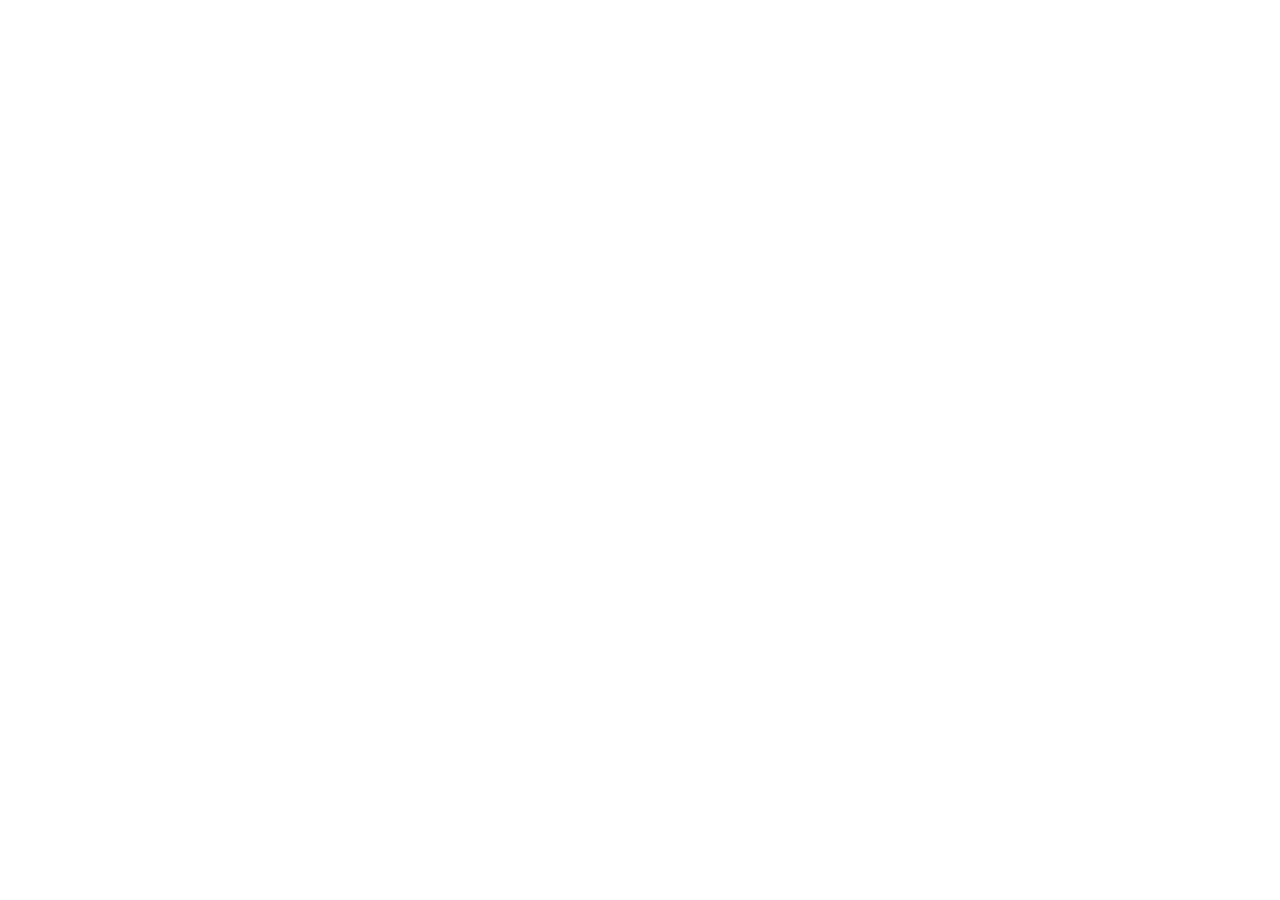
==== fullstack/SupportFlow-Visual-Builder/index.html @ 2b0d2dd0 "Initialize git repository for SupportFlow project" ====
<!DOCTYPE html>
<html lang="en">
<head>
    <meta charset="UTF-8">
    <meta name="viewport" content="width=device-width, initial-scale=1.0">
    <title>SupportFlow Builder</title>
    </head>
<body>
    <div id="root">
        </div>
    <script type="module" src="/src/main.js"></script>
</body>
</html>
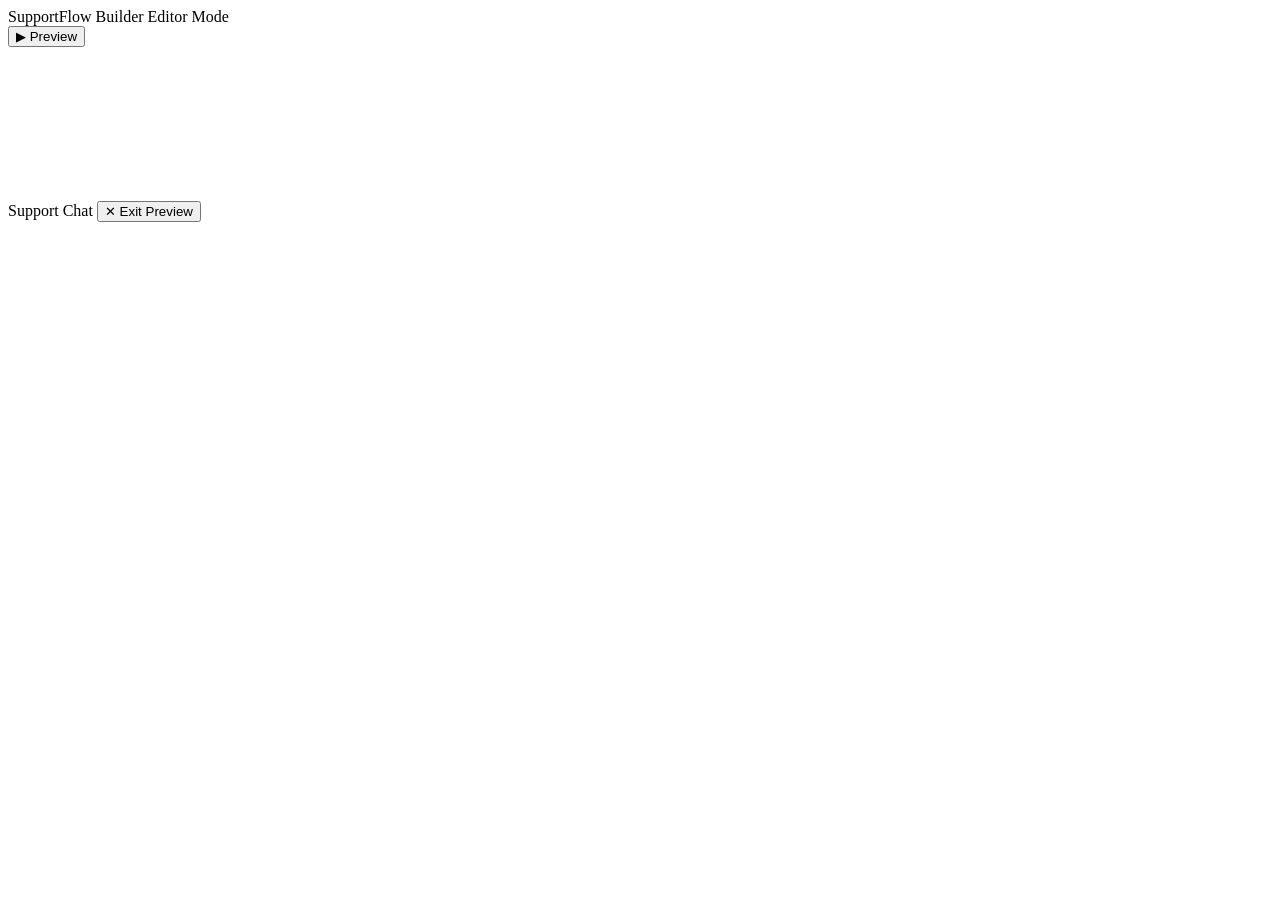
==== commit fa120603: "Create basic HTML canvas structure" ====
--- a/fullstack/SupportFlow-Visual-Builder/index.html
+++ b/fullstack/SupportFlow-Visual-Builder/index.html
@@ -3,11 +3,50 @@
 <head>
     <meta charset="UTF-8">
     <meta name="viewport" content="width=device-width, initial-scale=1.0">
-    <title>SupportFlow Builder</title>
-    </head>
+    <title>SupportFlow Visual Builder</title>
+    <!-- SupportFlow Visual Builder - Vanilla JS, no frameworks, no flowchart libraries -->
+    <link rel="stylesheet" href="styles.css">
+</head>
 <body>
-    <div id="root">
+    <div id="app">
+        <!-- Top toolbar -->
+        <header id="toolbar">
+            <div id="toolbar-left">
+                <span id="app-title">SupportFlow Builder</span>
+                <span id="mode-indicator">Editor Mode</span>
+            </div>
+            <div id="toolbar-right">
+                <button id="toggle-mode-btn" aria-label="Toggle preview mode">▶ Preview</button>
+            </div>
+        </header>
+
+        <!-- Main editor area -->
+        <main id="editor-area">
+            <!-- Canvas wrapper for pan/zoom -->
+            <div id="canvas-wrapper">
+                <!-- SVG layer for connection lines (renders beneath nodes) -->
+                <svg id="connections-svg" xmlns="http://www.w3.org/2000/svg"></svg>
+                <!-- Nodes container -->
+                <div id="nodes-container"></div>
+            </div>
+        </main>
+
+        <!-- Preview/Chat overlay -->
+        <div id="preview-overlay" class="hidden">
+            <div id="chat-container">
+                <div id="chat-header">
+                    <span>Support Chat</span>
+                    <button id="close-preview-btn">✕ Exit Preview</button>
+                </div>
+                <div id="chat-messages"></div>
+                <div id="chat-options"></div>
+            </div>
         </div>
-    <script type="module" src="/src/main.js"></script>
+    </div>
+
+    <!-- Scripts loaded in dependency order -->
+    <script src="graph-renderer.js"></script>
+    <script src="chat-engine.js"></script>
+    <script src="app.js"></script>
 </body>
 </html>
--- a/fullstack/SupportFlow-Visual-Builder/styles.css
+++ b/fullstack/SupportFlow-Visual-Builder/styles.css
@@ -0,0 +1 @@
+/* SupportFlow Visual Builder - Custom Styles */
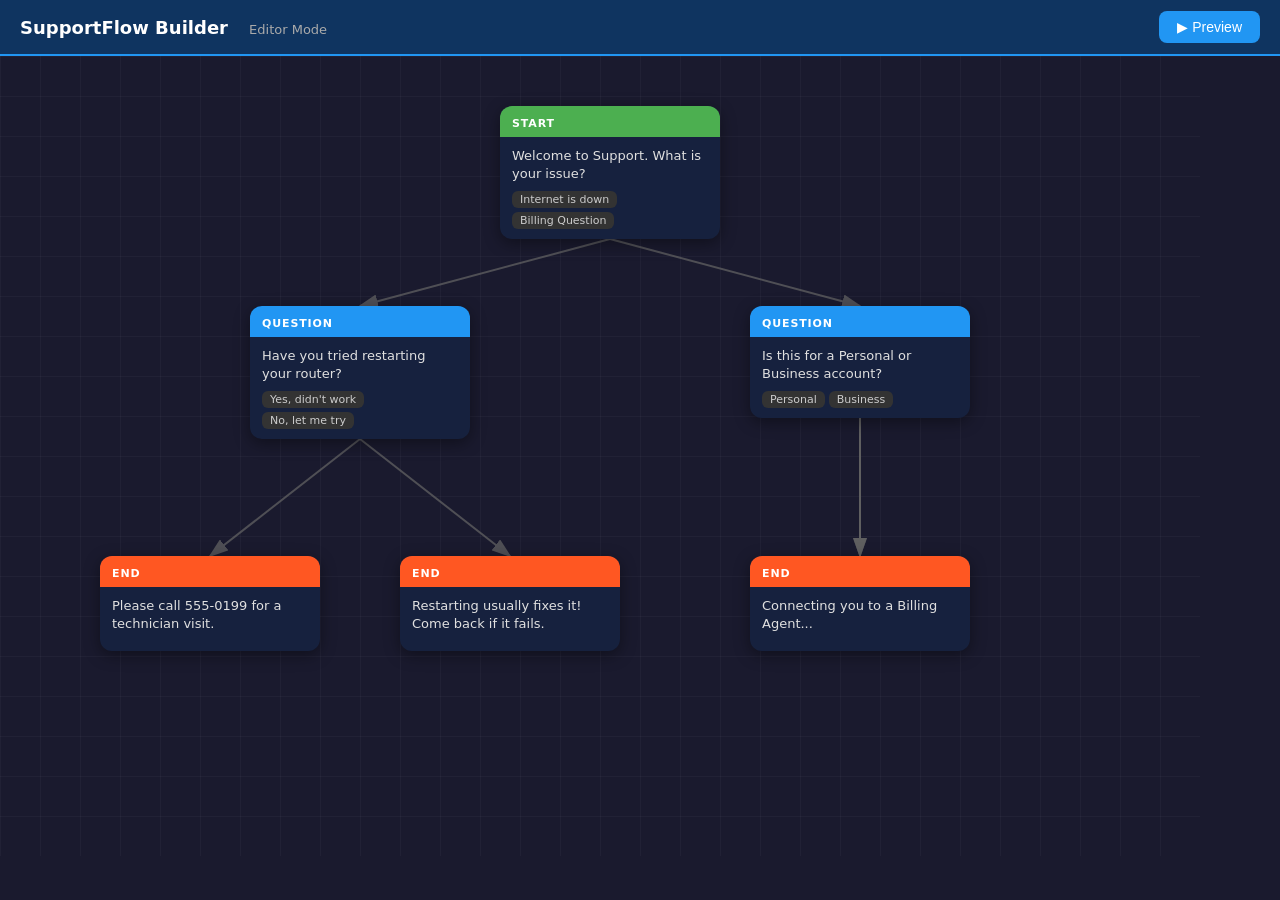
==== commit 7424a205: "feat: Add real-time text update on canvas" ====
--- a/fullstack/SupportFlow-Visual-Builder/index.html
+++ b/fullstack/SupportFlow-Visual-Builder/index.html
@@ -29,6 +29,18 @@
                 <!-- Nodes container -->
                 <div id="nodes-container"></div>
             </div>
+
+            <!-- Properties Panel (shown when a node is selected) -->
+            <div id="properties-panel" class="hidden">
+              <div id="properties-header">
+                <span id="properties-node-type"></span>
+                <button id="properties-close-btn">✕</button>
+              </div>
+              <label for="properties-text-input">Node Text</label>
+              <textarea id="properties-text-input" rows="4" placeholder="Node question or message..."></textarea>
+              <div id="unsaved-indicator" class="hidden">● Unsaved changes</div>
+              <button id="save-node-btn">Apply Changes</button>
+            </div>
         </main>
 
         <!-- Preview/Chat overlay -->
--- a/fullstack/SupportFlow-Visual-Builder/styles.css
+++ b/fullstack/SupportFlow-Visual-Builder/styles.css
@@ -1 +1,221 @@
 /* SupportFlow Visual Builder - Custom Styles */
+
+/* Reset and base */
+*, *::before, *::after {
+  box-sizing: border-box;
+  margin: 0;
+  padding: 0;
+}
+
+body {
+  background: #1a1a2e;
+  color: #e0e0e0;
+  font-family: 'Inter', system-ui, sans-serif;
+  overflow: hidden;
+  height: 100vh;
+}
+
+/* #app layout */
+#app {
+  display: flex;
+  flex-direction: column;
+  height: 100vh;
+}
+
+/* Toolbar */
+#toolbar {
+  display: flex;
+  align-items: center;
+  justify-content: space-between;
+  background: #0f3460;
+  padding: 0 20px;
+  height: 56px;
+  border-bottom: 2px solid #2196F3;
+  flex-shrink: 0;
+}
+
+#app-title {
+  font-size: 18px;
+  font-weight: 700;
+  color: #fff;
+  margin-right: 16px;
+}
+
+#mode-indicator {
+  font-size: 13px;
+  color: #aaa;
+}
+
+#toggle-mode-btn {
+  background: #2196F3;
+  color: #fff;
+  border: none;
+  border-radius: 8px;
+  padding: 8px 18px;
+  font-size: 14px;
+  cursor: pointer;
+  transition: background 0.2s;
+}
+
+#toggle-mode-btn:hover {
+  background: #1565C0;
+}
+
+/* Editor area and canvas */
+#editor-area {
+  flex: 1;
+  overflow: hidden;
+  position: relative;
+}
+
+#canvas-wrapper {
+  position: relative;
+  width: 1200px;
+  height: 800px;
+  background-color: #1a1a2e;
+  background-image:
+    linear-gradient(rgba(255,255,255,0.03) 1px, transparent 1px),
+    linear-gradient(90deg, rgba(255,255,255,0.03) 1px, transparent 1px);
+  background-size: 40px 40px;
+}
+
+#connections-svg {
+  position: absolute;
+  top: 0;
+  left: 0;
+  width: 100%;
+  height: 100%;
+  pointer-events: none;
+  overflow: visible;
+}
+
+#nodes-container {
+  position: absolute;
+  top: 0;
+  left: 0;
+  width: 100%;
+  height: 100%;
+}
+
+/* Node cards */
+.node {
+  position: absolute;
+  width: 220px;
+  border-radius: 12px;
+  background: #16213e;
+  box-shadow: 0 4px 16px rgba(0,0,0,0.4);
+  cursor: pointer;
+  transition: transform 0.15s, box-shadow 0.15s;
+  user-select: none;
+}
+
+.node:hover {
+  transform: scale(1.02);
+  box-shadow: 0 8px 24px rgba(0,0,0,0.6);
+}
+
+.node.selected {
+  outline: 2px solid #FFD700;
+}
+
+.node-header {
+  border-radius: 12px 12px 0 0;
+  padding: 6px 12px;
+}
+
+.node-start .node-header {
+  background: #4CAF50;
+}
+
+.node-question .node-header {
+  background: #2196F3;
+}
+
+.node-end .node-header {
+  background: #FF5722;
+}
+
+.node-type-badge {
+  font-size: 11px;
+  font-weight: 700;
+  color: #fff;
+  letter-spacing: 0.08em;
+  text-transform: uppercase;
+}
+
+.node-body {
+  padding: 10px 12px;
+}
+
+.node-text {
+  font-size: 13px;
+  color: #e0e0e0;
+  line-height: 1.4;
+  margin-bottom: 8px;
+}
+
+.node-options {
+  display: flex;
+  flex-wrap: wrap;
+  gap: 4px;
+}
+
+.option-chip {
+  font-size: 11px;
+  color: #ccc;
+  background: #333;
+  border-radius: 6px;
+  padding: 2px 8px;
+}
+
+/* Connection paths */
+.connection-path { transition: stroke 0.3s, stroke-width 0.3s; }
+.connection-path.active {
+  stroke: #FFD700; stroke-width: 3; opacity: 1;
+  stroke-dasharray: 8 4;
+  animation: dash-flow 0.6s linear infinite;
+}
+@keyframes dash-flow {
+  to { stroke-dashoffset: -12; }
+}
+
+/* Editing state */
+.node-text[contenteditable="true"] {
+  outline: 1px dashed #FFD700;
+  border-radius: 4px;
+  padding: 2px 4px;
+  min-height: 20px;
+  cursor: text;
+}
+.node.selected .node-text { color: #fff; }
+
+/* Properties Panel */
+#properties-panel {
+  position: absolute; top: 16px; right: 16px;
+  width: 240px; background: #0f3460;
+  border-radius: 12px; padding: 16px;
+  box-shadow: 0 8px 32px rgba(0,0,0,0.5);
+  z-index: 100;
+  transition: opacity 0.2s;
+}
+#properties-header {
+  display: flex; justify-content: space-between; align-items: center; margin-bottom: 12px;
+}
+#properties-node-type { font-size: 12px; font-weight: 700; color: #FFD700; }
+#properties-close-btn {
+  background: none; border: none; color: #aaa; cursor: pointer; font-size: 14px;
+}
+#properties-panel label { font-size: 12px; color: #aaa; display: block; margin-bottom: 6px; }
+#properties-text-input {
+  width: 100%; background: #16213e; color: #e0e0e0;
+  border: 1px solid #333; border-radius: 8px;
+  padding: 8px; font-size: 13px; resize: vertical;
+}
+#unsaved-indicator { font-size: 11px; color: #FFD700; margin-top: 6px; }
+#save-node-btn {
+  margin-top: 10px; width: 100%; background: #2196F3;
+  color: #fff; border: none; border-radius: 8px;
+  padding: 8px; font-size: 13px; cursor: pointer;
+}
+#save-node-btn:hover { background: #1565C0; }
+.hidden { display: none !important; }
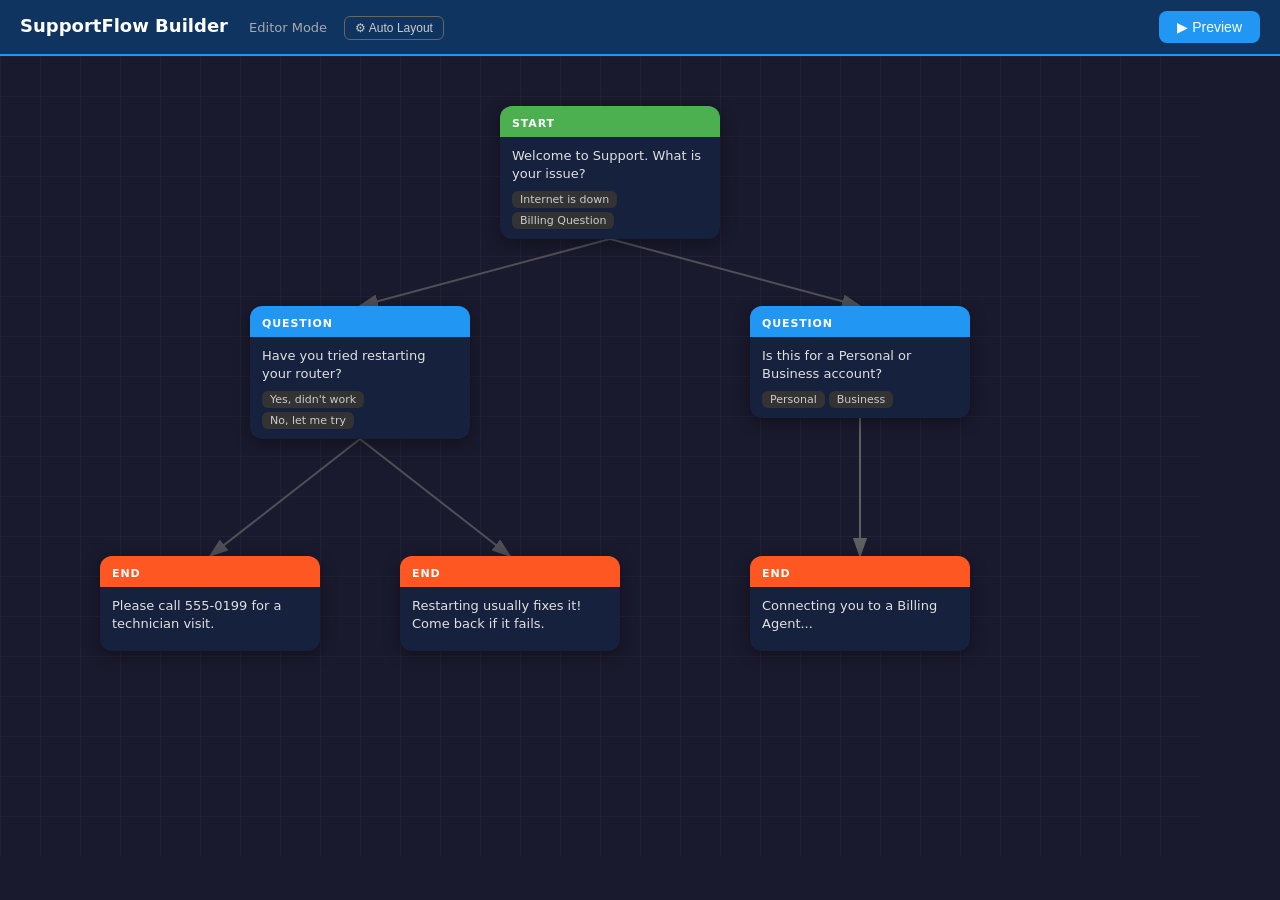
==== commit 5065ccc6: "feat: implement wildcard feature with auto-layout and drag-and-drop" ====
--- a/fullstack/SupportFlow-Visual-Builder/index.html
+++ b/fullstack/SupportFlow-Visual-Builder/index.html
@@ -14,6 +14,7 @@
             <div id="toolbar-left">
                 <span id="app-title">SupportFlow Builder</span>
                 <span id="mode-indicator">Editor Mode</span>
+                <button id="auto-layout-btn" title="Reset to auto layout">⚙ Auto Layout</button>
             </div>
             <div id="toolbar-right">
                 <button id="toggle-mode-btn" aria-label="Toggle preview mode">▶ Preview</button>
--- a/fullstack/SupportFlow-Visual-Builder/styles.css
+++ b/fullstack/SupportFlow-Visual-Builder/styles.css
@@ -219,3 +219,91 @@
 }
 #save-node-btn:hover { background: #1565C0; }
 .hidden { display: none !important; }
+
+/* Mode transition */
+#toolbar { transition: border-bottom-color 0.4s; }
+
+/* Preview overlay */
+#preview-overlay {
+  position: fixed; inset: 0;
+  background: rgba(10,10,20,0.85);
+  display: flex; align-items: center; justify-content: center;
+  z-index: 1000;
+  animation: fadeIn 0.3s ease;
+}
+@keyframes fadeIn { from { opacity: 0; } to { opacity: 1; } }
+
+#chat-container {
+  width: 420px; max-height: 80vh;
+  background: #0f3460; border-radius: 16px;
+  box-shadow: 0 16px 64px rgba(0,0,0,0.6);
+  display: flex; flex-direction: column; overflow: hidden;
+}
+#chat-header {
+  display: flex; justify-content: space-between; align-items: center;
+  padding: 14px 20px; background: #16213e;
+  border-bottom: 1px solid #333; font-weight: 600; font-size: 15px;
+}
+#close-preview-btn {
+  background: none; border: none; color: #aaa;
+  cursor: pointer; font-size: 13px;
+}
+#close-preview-btn:hover { color: #fff; }
+
+/* Chat Interface */
+#chat-messages {
+  flex: 1; overflow-y: auto; padding: 16px;
+  display: flex; flex-direction: column; gap: 10px;
+  min-height: 200px; max-height: 400px;
+}
+.chat-message {
+  max-width: 80%; padding: 10px 14px;
+  border-radius: 12px; font-size: 14px; line-height: 1.4;
+  animation: slideIn 0.2s ease;
+}
+@keyframes slideIn { from { opacity:0; transform: translateY(8px); } to { opacity:1; transform:none; } }
+.bot-message {
+  align-self: flex-start; background: #16213e;
+  color: #e0e0e0; border-bottom-left-radius: 4px;
+}
+.user-message {
+  align-self: flex-end; background: #2196F3;
+  color: #fff; border-bottom-right-radius: 4px;
+}
+#chat-options {
+  padding: 12px 16px;
+  display: flex; flex-direction: column; gap: 8px;
+  border-top: 1px solid #1a1a2e;
+}
+.chat-option-btn {
+  background: #16213e; color: #e0e0e0;
+  border: 1px solid #2196F3; border-radius: 8px;
+  padding: 10px 14px; font-size: 13px; cursor: pointer;
+  text-align: left; transition: background 0.15s;
+}
+.chat-option-btn:hover { background: #2196F3; color: #fff; }
+.restart-btn { background: #333; border-color: #4CAF50; color: #4CAF50; }
+.restart-btn:hover { background: #4CAF50; color: #fff; }
+
+/* Graph traversal */
+.connection-path.visited { stroke: #4CAF50 !important; opacity: 0.5; }
+
+/* Breadcrumb */
+.chat-breadcrumb {
+  padding: 6px 16px; background: #16213e;
+  font-size: 11px; color: #aaa;
+  border-bottom: 1px solid #333;
+  min-height: 26px;
+}
+.crumb { color: #FFD700; font-weight: 600; }
+
+/* Drag and drop */
+.node { cursor: grab; }
+.node:active { cursor: grabbing; }
+#auto-layout-btn {
+  background: none; border: 1px solid #666;
+  color: #ccc; border-radius: 6px;
+  padding: 4px 10px; font-size: 12px;
+  cursor: pointer; margin-left: 12px;
+}
+#auto-layout-btn:hover { background: #333; color: #fff; border-color: #fff; }
